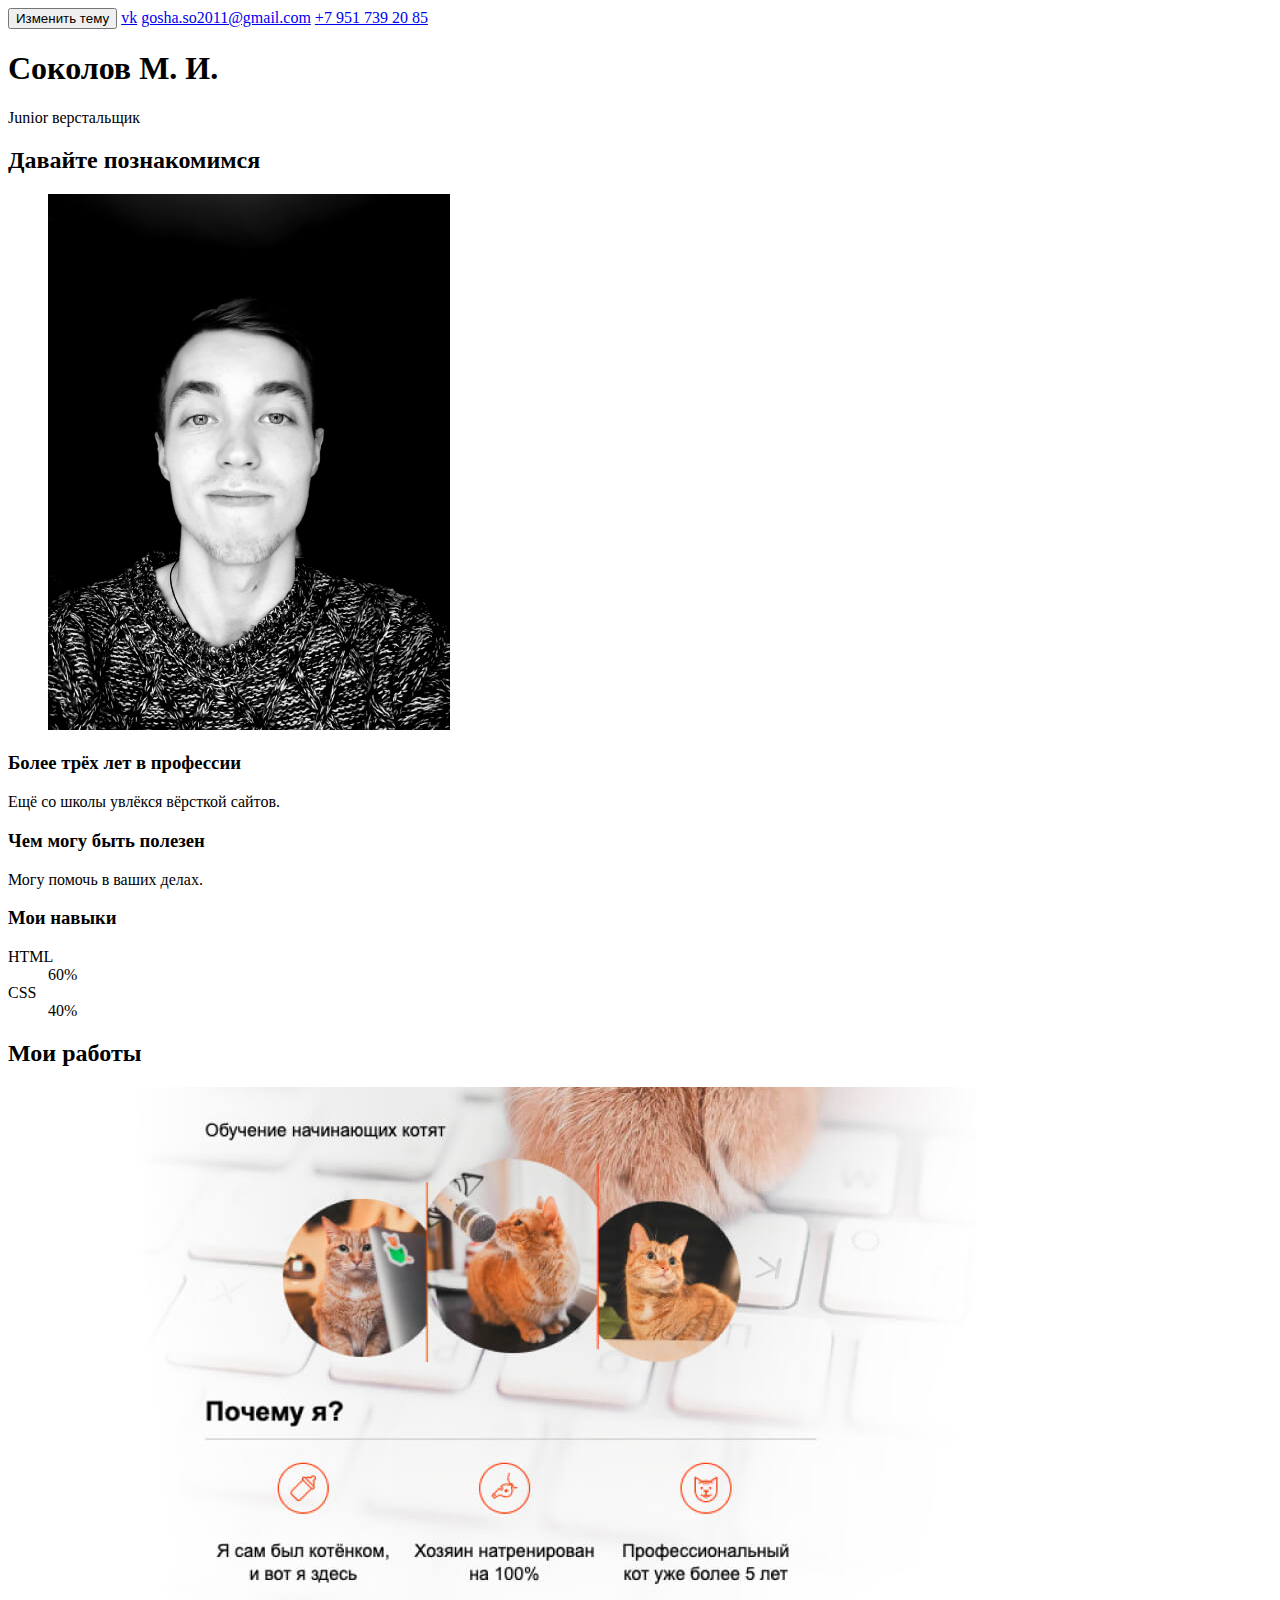
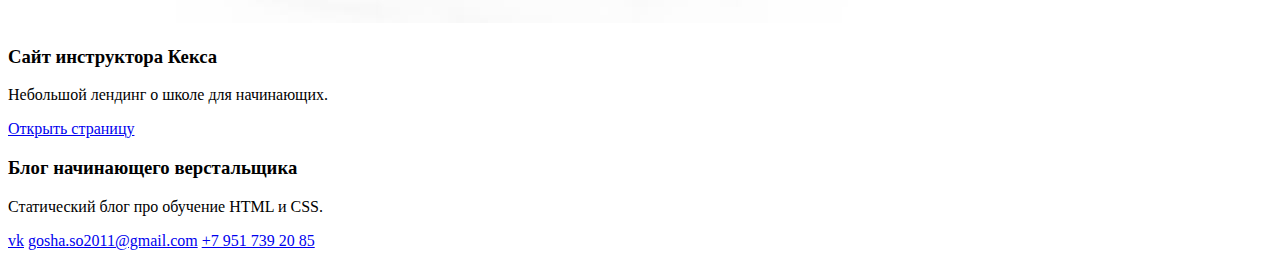
==== index.html @ 8f051f8d "Update and rename index2.html to index.html" ====
<!DOCTYPE html>
<html lang="ru">
  <head>
    <meta charset="UTF-8">
    <link rel="stylesheet" href="style.css">
    <link href="https://fonts.googleapis.com/css?family=Montserrat:400,500,700|Old+Standard+TT&display=swap&subset=cyrillic" rel="stylesheet">
    <title>Портфолио Junior верстальщика</title>
  </head>

  <body class="page light-theme">
    <header class="page-header">
      <div class="container">
        <button class="theme-button" type="button">Изменить тему</button>
        <a class="header-vk" href="https://www.vk.com/mikle_sokoloff" target="_blank">vk</a>
        <a class="header-email" href="mailto:gosha.so2011@gmail.com">gosha.so2011@gmail.com</a>
        <a class="header-phone" href="tel:+79517392085">+7 951 739 20 85</a>
      </div>
    </header>

    <section class="hero-image">
      <div class="container">
        <h1 class="heading">Соколов М. И.</h1>
        <p>Junior верстальщик</p>
      </div>
    </section>

    <section class="intro">
      <div class="container">
        <h2 class="subheading">Давайте познакомимся</h2>
        <figure class="user-image">
          <img src="files/user.jpg" height="536" alt="Моя фотография">
        </figure>
        <div>
          <h3>Более трёх лет в профессии</h3>
          <p>Ещё со школы увлёкся вёрсткой сайтов.</p>
        </div>
        <div>
          <h3>Чем могу быть полезен</h3>
          <p>Могу помочь в ваших делах.</p>
        </div>
        <div class="skills">
          <h3>Мои навыки</h3>
          <dl class="skills-list">
            <dt class="skill-html">HTML</dt>
            <dd class="level"><div style="width: 60%;">60%</div></dd>
            <dt class="skill-css">CSS</dt>
            <dd class="level"><div style="width: 40%">40%</div></dd>
          </dl>
        </div>
      </div>
    </section>

    <section class="portfolio">
      <div class="container">
        <h2 class="subheading">Мои работы</h2>
        
        <figure class="project-image">
          <img src="files/project.jpg" width="928" height="536" alt="Сайт инструктора Кекса">
        </figure>
        <h3>Сайт инструктора Кекса</h3>
        <p>Небольшой лендинг о школе для начинающих.</p>
        <a class="button" href="source/project/index.html">Открыть страницу</a>

        <h3>Блог начинающего верстальщика</h3>
        <p>Статический блог про обучение HTML и CSS.</p>
      </div>
      </section>

    <footer class="page-footer">
      <div class="container">
        <a class="footer-vk" href="https://www.vk.com/mikle_sokoloff">vk</a>
        <a class="footer-email" href="mailto:gosha.so2011@gmail.com">gosha.so2011@gmail.com</a>
        <a class="footer-phone" href="tel:+79517392085">+7 951 739 20 85</a>
      </div>
    </footer>
    <script src="script.js"></script>
  </body>
</html>
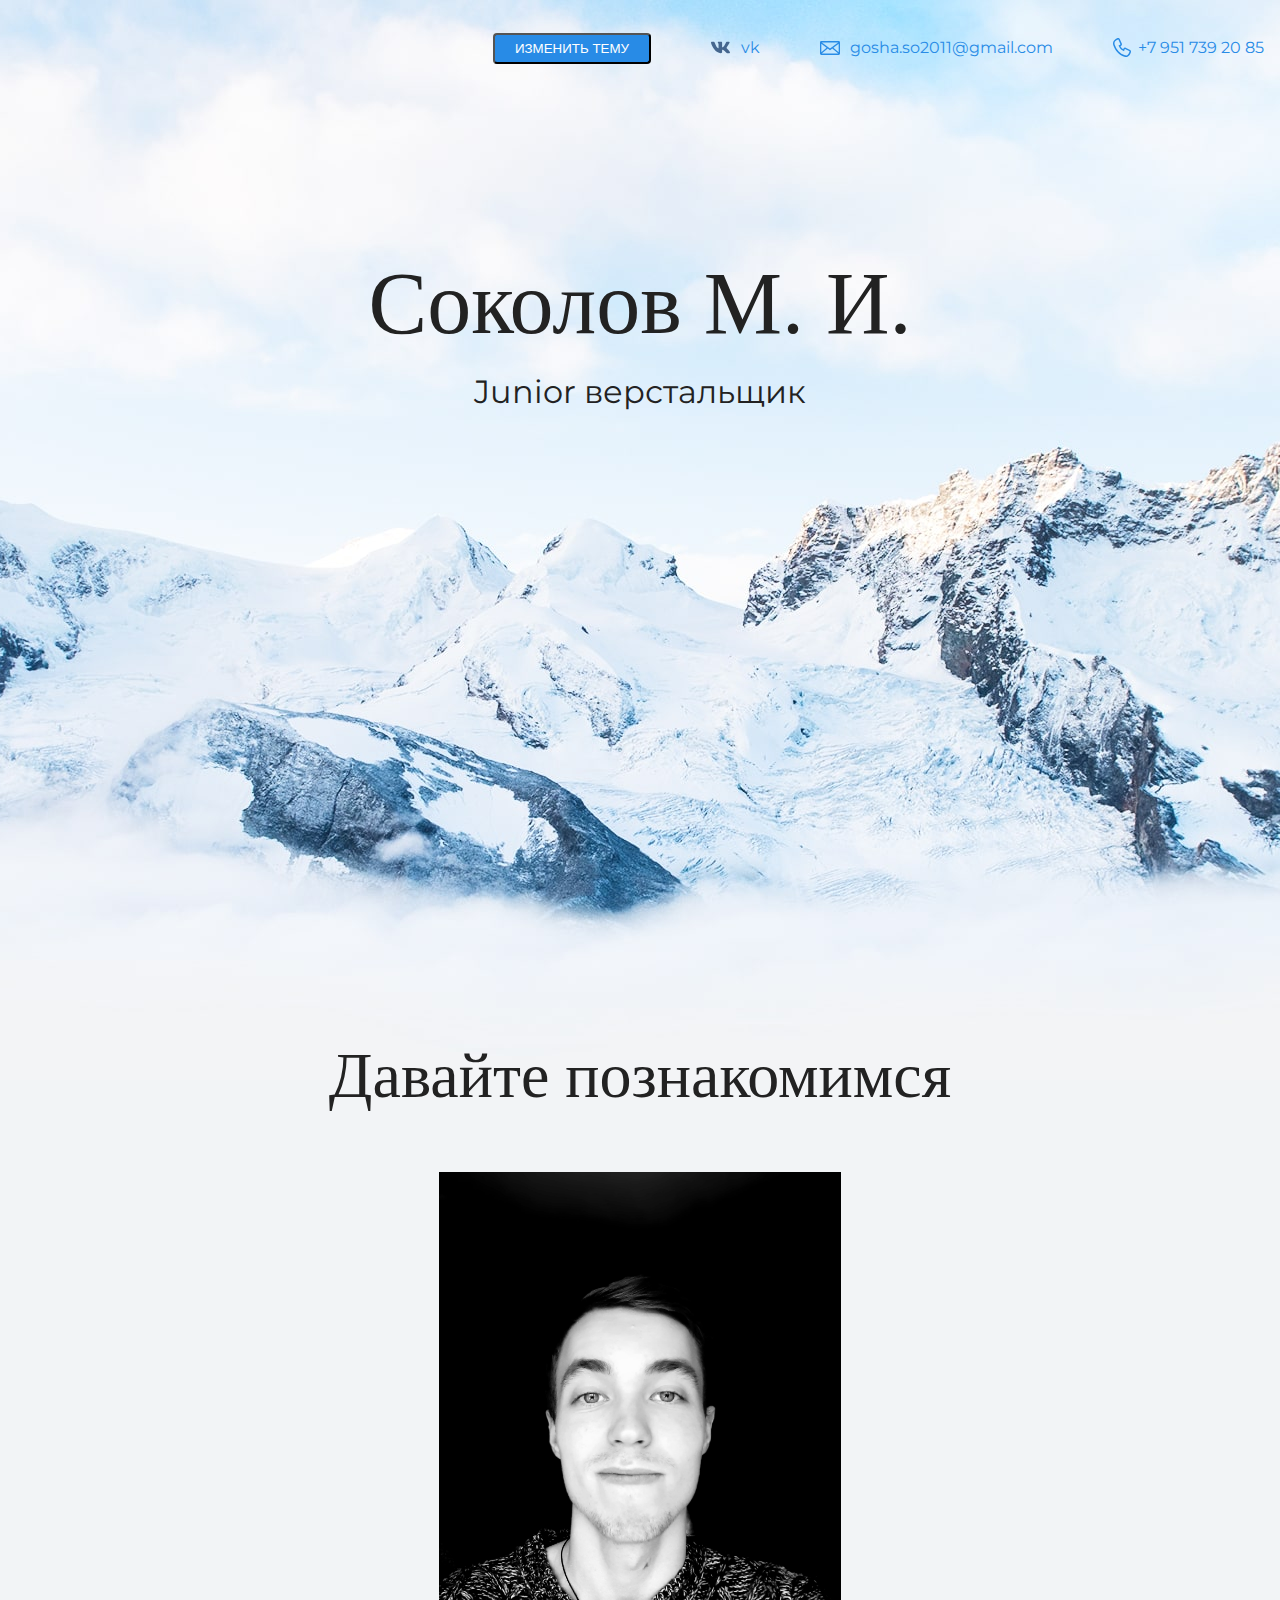
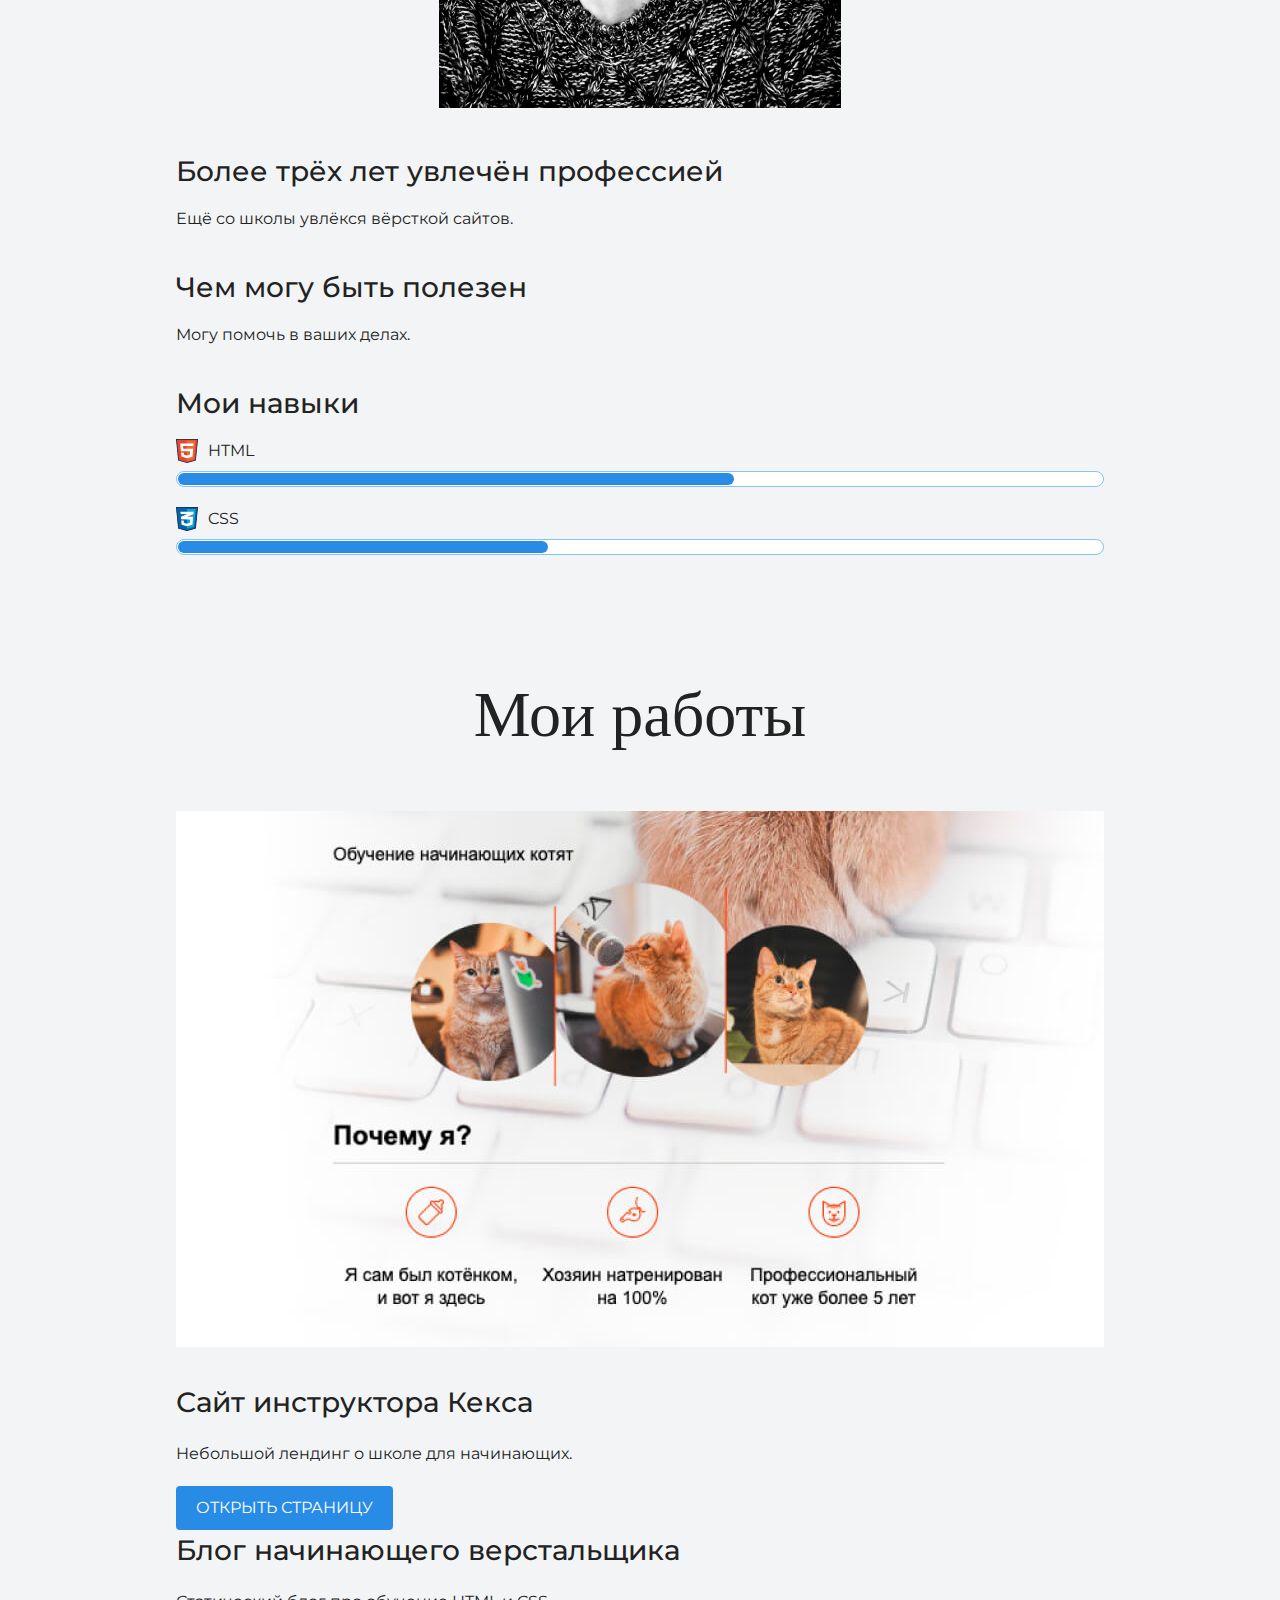
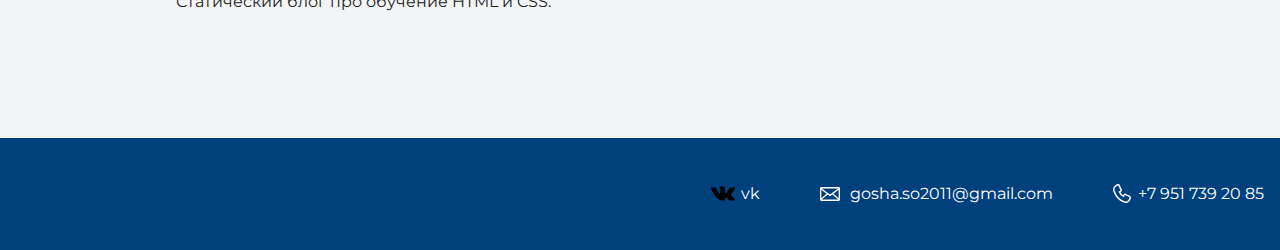
==== commit 7dc8ae3b: "Update index.html" ====
--- a/index.html
+++ b/index.html
@@ -1,6 +1,7 @@
 <!DOCTYPE html>
 <html lang="ru">
   <head>
+    <meta name="viewport" content="width=device-width, initial-scale=1">
     <meta charset="UTF-8">
     <link rel="stylesheet" href="style.css">
     <link href="https://fonts.googleapis.com/css?family=Montserrat:400,500,700|Old+Standard+TT&display=swap&subset=cyrillic" rel="stylesheet">
@@ -31,7 +32,7 @@
           <img src="files/user.jpg" height="536" alt="Моя фотография">
         </figure>
         <div>
-          <h3>Более трёх лет в профессии</h3>
+          <h3>Более трёх лет увлечён профессией</h3>
           <p>Ещё со школы увлёкся вёрсткой сайтов.</p>
         </div>
         <div>
--- a/style.css
+++ b/style.css
@@ -0,0 +1,349 @@
+body {
+  margin: 0;
+  min-width: 960px;
+  font-family: "Montserrat", "Helvetica", "Arial", sans-serif;
+  font-size: 16px;
+  line-height: 32px;
+  background-repeat: no-repeat;
+  background-position: top center;
+}
+/*light-theme*/
+
+.light-theme {
+  color: #222222;
+  background-color: #f2f4f6;
+  background-image: url("img/hero-bg.jpg");
+}
+
+.container {
+  max-width: 928px;
+  margin: 0 auto;
+  padding: 0 16px;
+}
+
+.light-theme .page-header {
+  margin: 0 0 160px;
+  padding: 32px 0 32px;
+}
+
+.page-header .container,
+.page-footer .container {
+  max-width: 1408px;
+  text-align: right;
+}
+
+.light-theme .page-header a {
+  margin-left: 56px;
+  color: #288be6;
+  text-decoration: none;
+  background-repeat: no-repeat;
+  background-position: left;
+}
+
+.header-vk {
+  padding-left: 30px;
+  background-image: url("img/icon-vk-header.svg");
+}
+
+.light-theme .header-email {
+  padding-left: 30px;
+  background-image: url("img/icon-email-header.svg");
+}
+
+.light-theme .header-phone {
+  padding-left: 25px;
+  background-image: url("img/icon-phone-header.svg");
+}
+
+.light-theme .hero-image {
+  margin-bottom: 620px;
+}
+
+.hero-image .container {
+  max-width: 1408px;
+  text-align: center;
+}
+
+.light-theme .heading {
+  margin: 0 0 16px;
+  font-family: "Old Standard TT", "Times", "Times New Roman", serif;
+  font-size: 88px;
+  line-height: 96px;
+  font-weight: 400;
+}
+
+.hero-image p {
+  margin: 0;
+  font-size: 32px;
+  line-height: 48px;
+}
+
+.intro {
+  margin: 0 0 120px;
+}
+
+.light-theme .subheading {
+  margin: 0 0 56px;
+  font-family: "Old Standard TT", "Times", "Times New Roman", serif;
+  font-size: 64px;
+  line-height: 80px;
+  font-weight: 400;
+  text-align: center;
+}
+
+.user-image {
+  margin: 0 0 32px;
+  text-align: center;
+}
+
+.intro h3,
+.portfolio h3 {
+  margin: 0 0 12px;
+  font-size: 28px;
+  line-height: 40px;
+  font-weight: 500;
+}
+
+.intro p {
+  margin: 0 0 32px;
+}
+
+.skills-list {
+  margin: 0;
+  padding: 0;
+}
+
+.skills-list dt {
+  padding-left: 32px;
+  background-repeat: no-repeat;
+  background-position: left;
+}
+
+.light-theme .skill-html {
+  background-image: url("img/icon-html.svg");
+}
+
+.light-theme .skill-css {
+  background-image: url("img/icon-css.svg");
+}
+
+.light-theme .level {
+  margin: 4px 0 16px;
+  padding: 0;
+  height: 14px;
+  font-size: 0;
+  background-color: #ffffff;
+  border: 1px solid #86c3fa;
+  border-radius: 8px;
+}
+
+.light-theme .level div {
+  margin: 1px;
+  height: 12px;
+  background-color: #288be6;
+  border-radius: 6px;
+}
+
+.portfolio {
+  margin: 0 0 120px;
+}
+
+.projects {
+  margin: 0;
+  padding: 0;
+  list-style: none;
+}
+
+.projects li {
+  margin: 0 0 80px;
+}
+
+.project-image {
+  margin: 0 0 24px;
+  text-align: center;
+}
+
+.projects p {
+  margin: 0 0 24px;
+}
+
+.light-theme .button {
+  padding: 6px 20px;
+  display: inline-block;
+  vertical-align: baseline;
+  text-decoration: none;
+  text-transform: uppercase;
+  border-radius: 4px;
+  background-color: #288be6;
+  color: #ffffff;
+}
+
+.light-theme .page-footer {
+  padding: 40px 0;
+  background-color: #00417d;
+  color: #ffffff;
+}
+
+.light-theme .page-footer a {
+  margin-left: 56px;
+  color: inherit;
+  text-decoration: none;
+  background-repeat: no-repeat;
+  background-position: left;
+}
+
+ .footer-vk {
+  padding-left: 30px;
+  background-image: url("img/icon-vk-footer.svg");
+}
+
+.light-theme .footer-email {
+  padding-left: 30px;
+  background-image: url("img/icon-email-footer.svg");
+}
+
+.light-theme .footer-phone {
+  padding-left: 25px;
+  background-image: url("img/icon-phone-footer.svg");
+}
+
+.light-theme .theme-button {
+  padding: 6px 20px;
+  display: inline-block;
+  vertical-align: baseline;
+  text-decoration: none;
+  text-transform: uppercase;
+  border-radius: 4px;
+  background-color: #288be6;
+  color: #ffffff;
+}
+
+.light-theme .theme-button:focus,
+.light-theme .theme-button:hover {
+  color: #ffffff;
+  background-color: #6653d9;
+}
+
+/*dark theme*/
+
+.dark-theme {
+  color: #f2f2f2;
+  background-color: #080208;
+  background-image: url("img-dark/hero-bg.jpg");
+}
+
+.dark-theme .page-header {
+  margin: 0 0 180px;
+  padding: 32px 0 32px;
+}
+
+.dark-theme .page-header a {
+  margin-left: 56px;
+  color: #fea18d;
+  text-decoration: none;
+  background-repeat: no-repeat;
+  background-position: left;
+}
+
+.dark-theme .header-email {
+  padding-left: 30px;
+  background-image: url("img-dark/icon-email.svg");
+}
+
+.dark-theme .header-phone {
+  padding-left: 25px;
+  background-image: url("img-dark/icon-phone.svg");
+}
+
+.dark-theme .hero-image {
+  margin-bottom: 480px;
+}
+
+.dark-theme .heading {
+    margin: 0 0 24px;
+    font-size: 80px;
+    line-height: 96px;
+  }
+
+.dark-theme .subheading {
+    margin: 0 0 56px;
+    font-size: 56px;
+    line-height: 80px;
+    text-align: center;
+  }
+
+.dark-theme .skill-html {
+    background-image: url("img-dark/icon-html.svg");
+  }
+  
+.dark-theme .skill-css {
+    background-image: url("img-dark/icon-css.svg");
+  }
+  
+.dark-theme .level {
+    margin: 4px 0 16px;
+    padding: 0;
+    height: 14px;
+    font-size: 0;
+    background-color: #080208;
+    border: 1px solid #712073;
+    border-radius: 8px;
+  }
+  
+.dark-theme .level div {
+    margin: 1px;
+    height: 12px;
+    background-color: #fea18d;
+    border-radius: 6px;
+  }
+.dark-theme .button {
+    padding: 6px 20px;
+    display: inline-block;
+    vertical-align: baseline;
+    text-decoration: none;
+    text-transform: uppercase;
+    border-radius: 4px;
+    background-color: #712073;
+    color: #ffffff;
+  }
+  
+.dark-theme .page-footer {
+    padding: 40px 0;
+    background-color: #260c26;
+  }
+  
+.dark-theme .page-footer a {
+    margin-left: 56px;
+    color: #fea18d;
+    text-decoration: none;
+    background-repeat: no-repeat;
+    background-position: left;
+  }
+  
+.dark-theme .footer-email {
+    padding-left: 30px;
+    background-image: url("img-dark/icon-email.svg");
+  }
+  
+.dark-theme .footer-phone {
+    padding-left: 25px;
+    background-image: url("img-dark/icon-phone.svg");
+  }
+
+  .dark-theme .theme-button {
+    padding: 6px 20px;
+    display: inline-block;
+    vertical-align: baseline;
+    text-decoration: none;
+    text-transform: uppercase;
+    border-radius: 4px;
+    background-color: #712073;
+    color: #ffffff;
+  }
+    
+  .dark-theme .theme-button:focus,
+  .dark-theme .theme-button:hover {
+    color: #17161a;
+    background-color: #9484f2;
+  }
+  
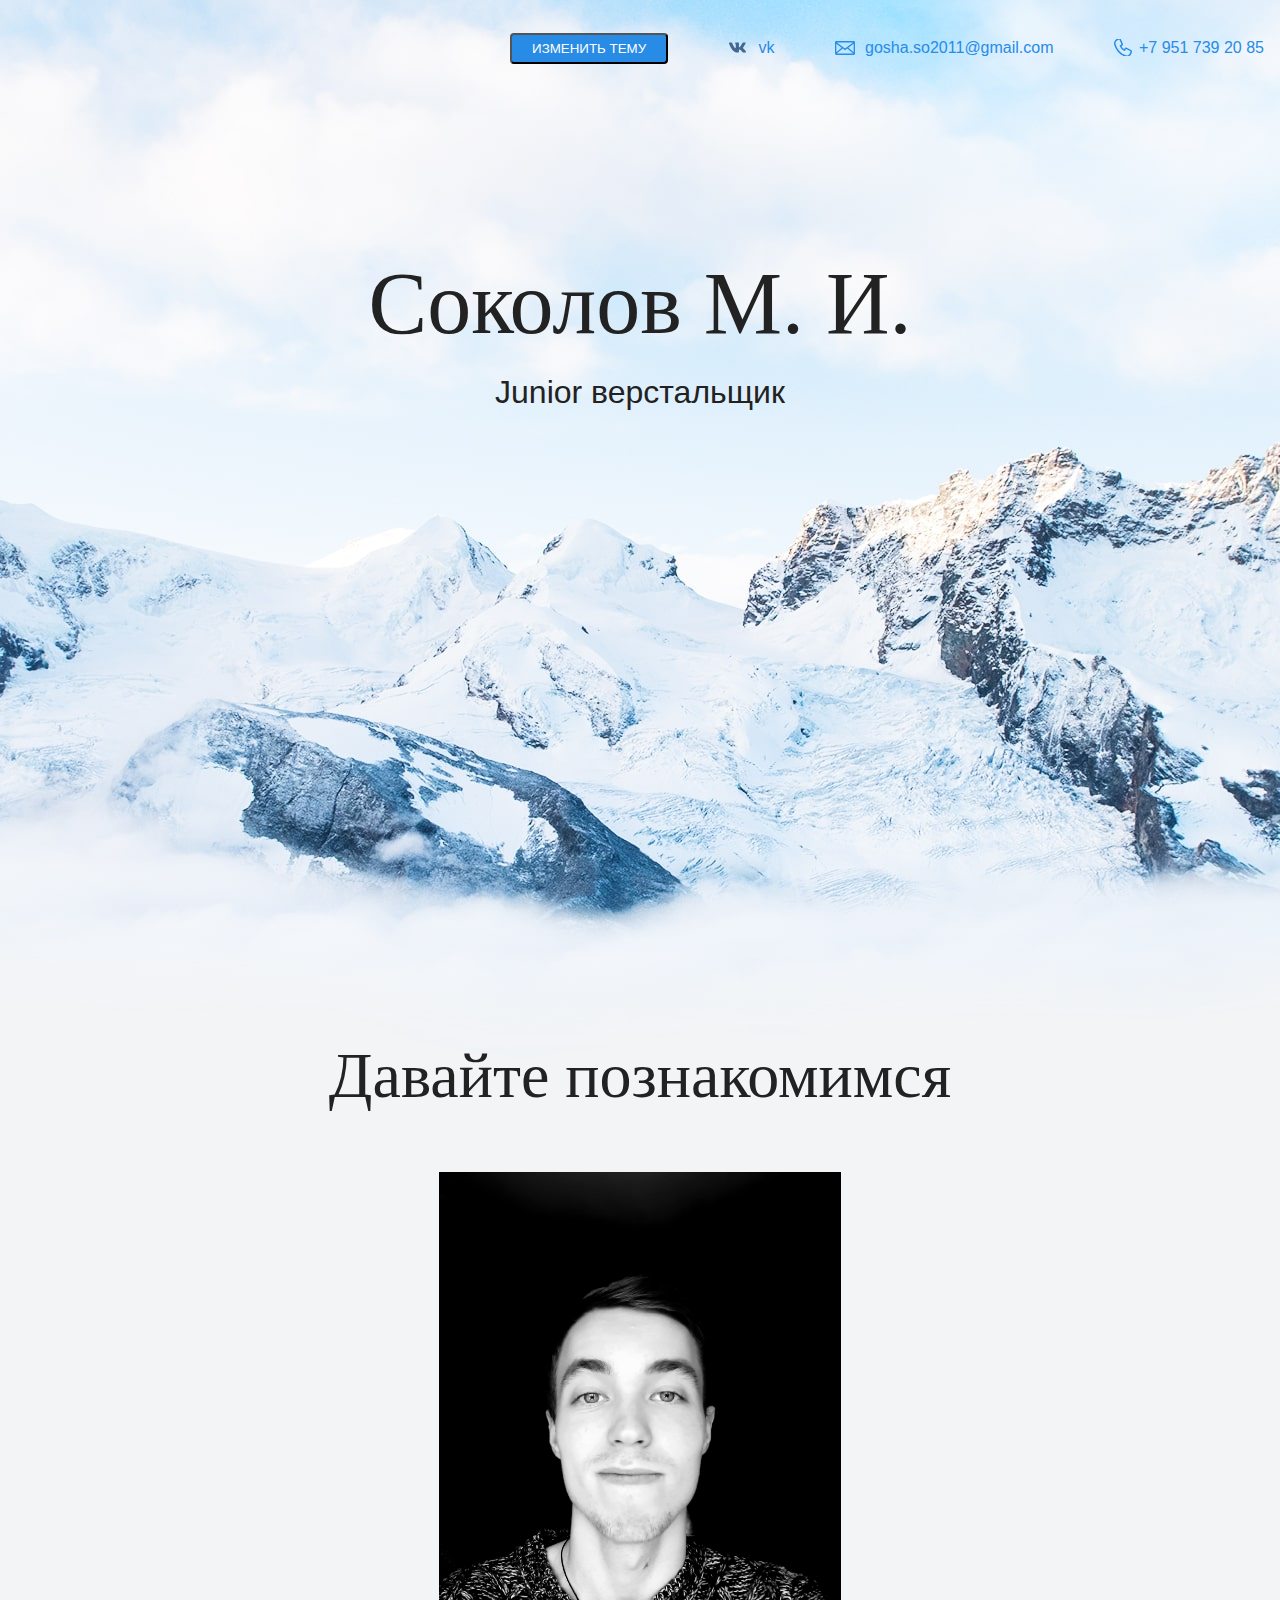
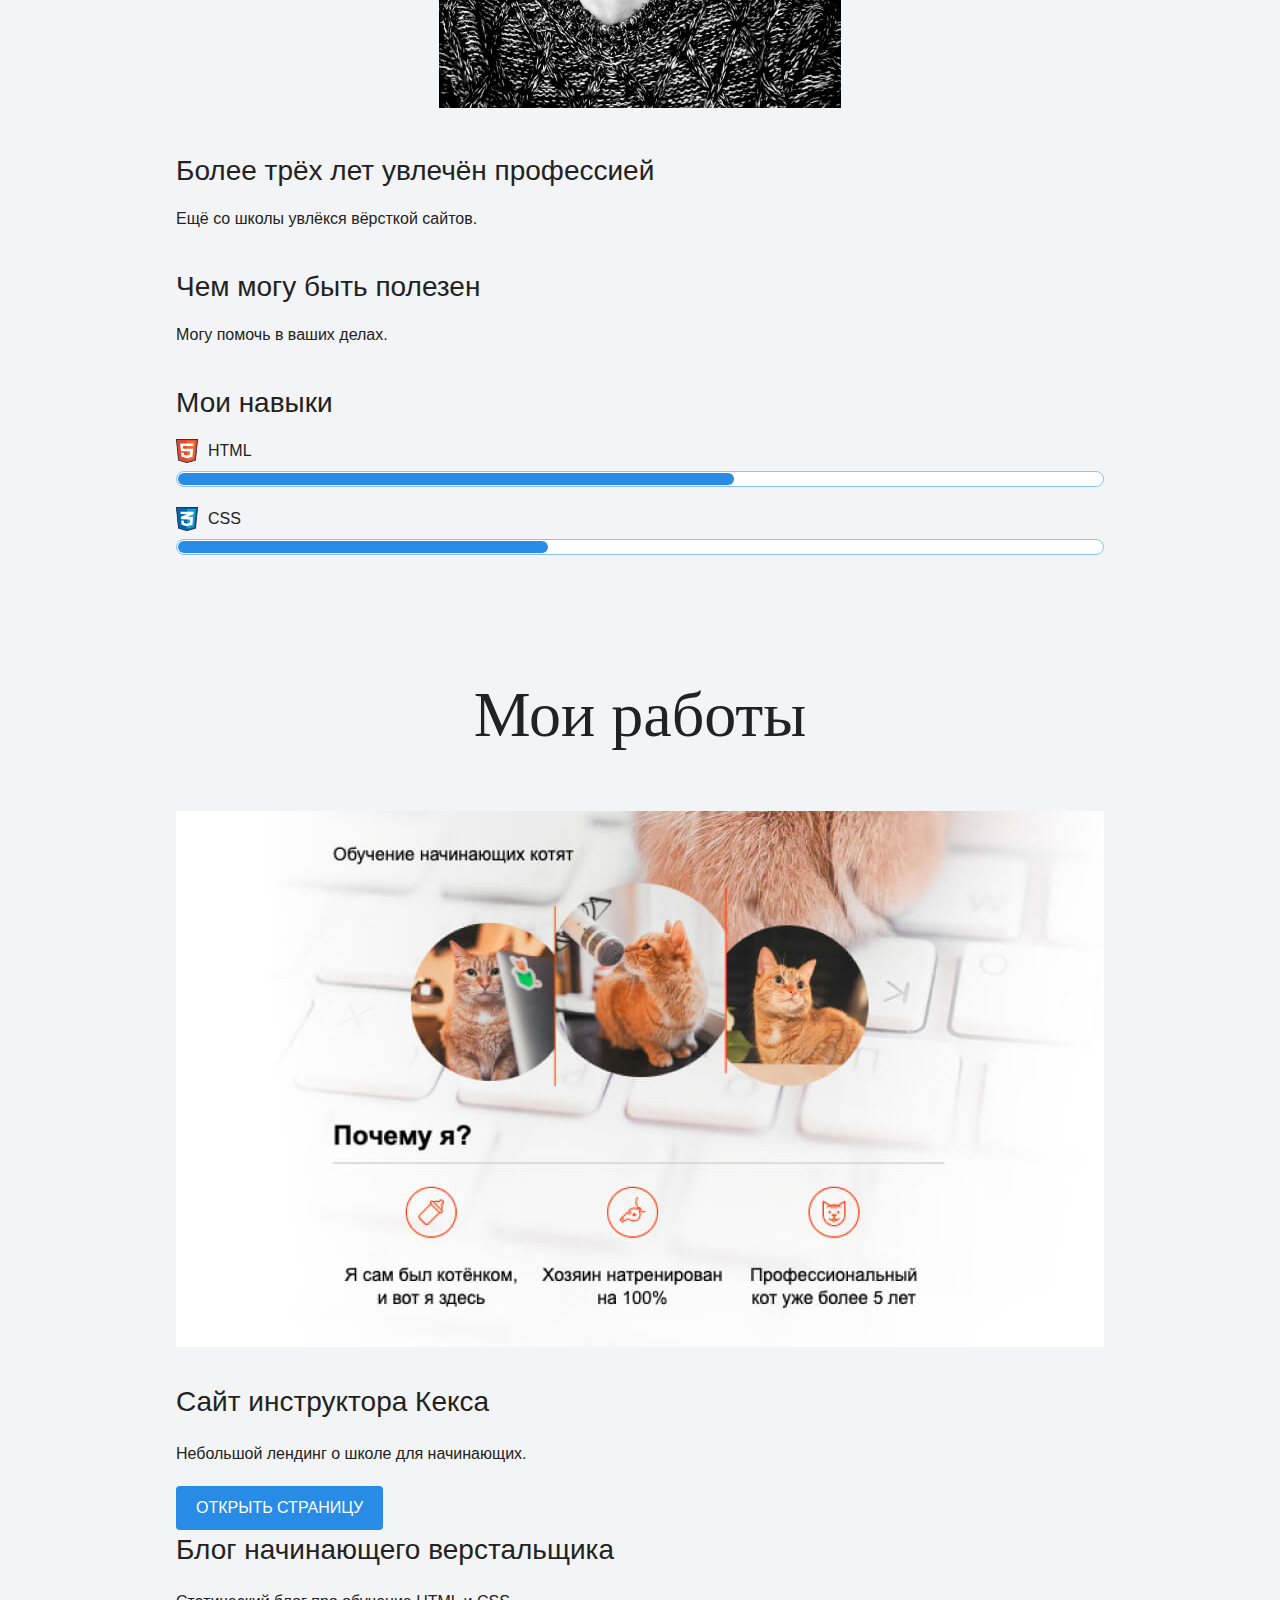
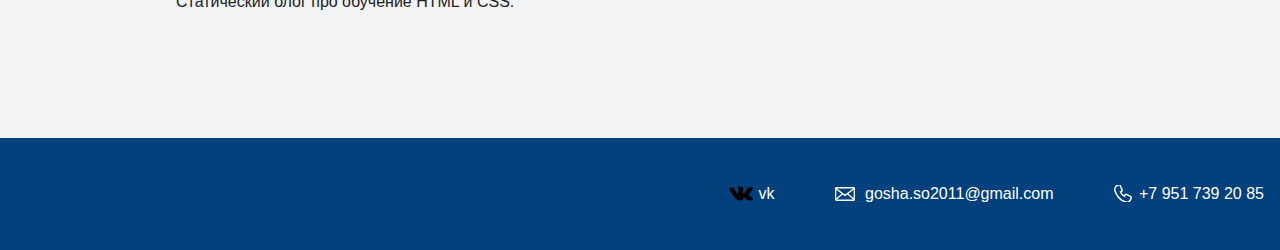
==== commit 7e44e794: "Update index.html" ====
--- a/index.html
+++ b/index.html
@@ -4,7 +4,6 @@
     <meta name="viewport" content="width=device-width, initial-scale=1">
     <meta charset="UTF-8">
     <link rel="stylesheet" href="style.css">
-    <link href="https://fonts.googleapis.com/css?family=Montserrat:400,500,700|Old+Standard+TT&display=swap&subset=cyrillic" rel="stylesheet">
     <title>Портфолио Junior верстальщика</title>
   </head>
 
